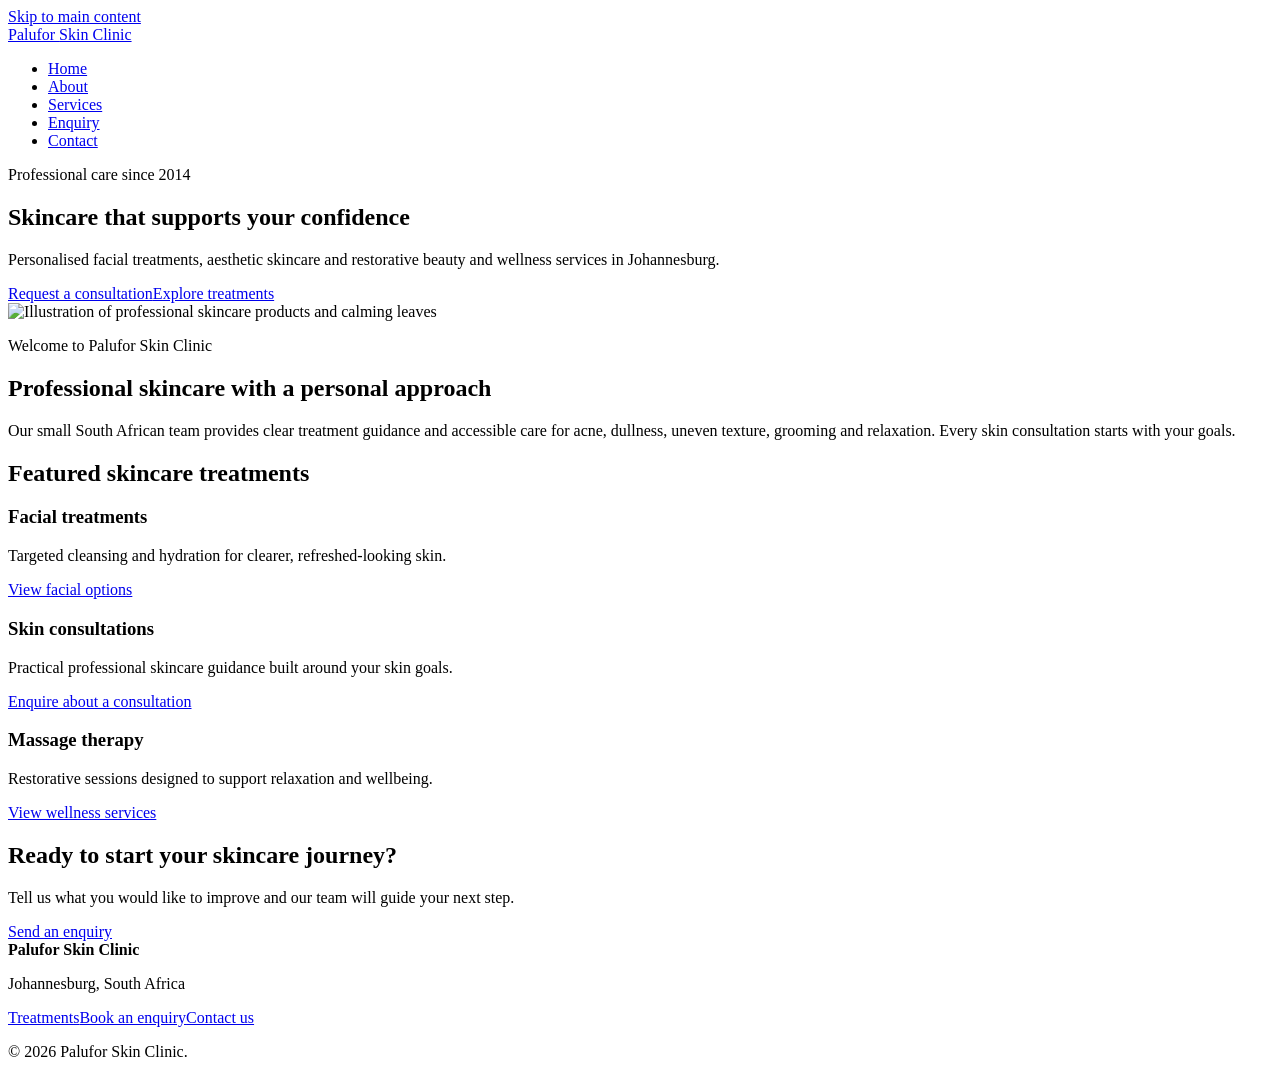
==== part 2/index.html @ 8ffb4900 "Add Part 3 pages and SEO files inside Part 2" ====
<!doctype html>
<html lang="en-ZA">
<head>
  <meta charset="utf-8">
  <meta name="viewport" content="width=device-width, initial-scale=1">
  <meta name="description" content="Palufor Skin Clinic offers professional skincare, facial treatments and beauty and wellness care in Johannesburg.">
  <meta name="keywords" content="skin clinic, skincare treatments, facial treatments, beauty and wellness, Palufor Skin Clinic, Johannesburg">
  <meta name="theme-color" content="#713f52">
  <title>Professional Skincare in Johannesburg | Palufor Skin Clinic</title>
  <link rel="stylesheet" href="css/style.css">
  <script src="js/script.js" defer></script>
</head>
<body>
  <a class="skip-link" href="#main-content">Skip to main content</a>
  <header class="site-header">
    <div class="header-inner">
      <a class="brand" href="index.html" aria-label="Palufor Skin Clinic home">Palufor <span>Skin Clinic</span></a>
      <nav aria-label="Main navigation"><ul>
        <li><a href="index.html" aria-current="page">Home</a></li><li><a href="about.html">About</a></li>
        <li><a href="services.html">Services</a></li><li><a href="enquiry.html">Enquiry</a></li><li><a href="contact.html">Contact</a></li>
      </ul></nav>
    </div>
  </header>
  <main id="main-content">
    <section class="hero">
      <div><p class="eyebrow">Professional care since 2014</p><h1>Skincare that supports your confidence</h1>
        <p>Personalised facial treatments, aesthetic skincare and restorative beauty and wellness services in Johannesburg.</p>
        <div class="button-row"><a class="button" href="enquiry.html">Request a consultation</a><a class="button button-secondary" href="services.html">Explore treatments</a></div>
      </div>
      <img src="images/clinic-care.svg" width="720" height="540" alt="Illustration of professional skincare products and calming leaves" fetchpriority="high">
    </section>
    <section class="section intro"><p class="eyebrow">Welcome to Palufor Skin Clinic</p><h2>Professional skincare with a personal approach</h2>
      <p>Our small South African team provides clear treatment guidance and accessible care for acne, dullness, uneven texture, grooming and relaxation. Every skin consultation starts with your goals.</p>
    </section>
    <section class="section"><h2>Featured skincare treatments</h2><div class="card-grid">
      <article class="card"><h3>Facial treatments</h3><p>Targeted cleansing and hydration for clearer, refreshed-looking skin.</p><a href="services.html#service-browser">View facial options</a></article>
      <article class="card"><h3>Skin consultations</h3><p>Practical professional skincare guidance built around your skin goals.</p><a href="enquiry.html">Enquire about a consultation</a></article>
      <article class="card"><h3>Massage therapy</h3><p>Restorative sessions designed to support relaxation and wellbeing.</p><a href="services.html#service-browser">View wellness services</a></article>
    </div></section>
    <section class="section callout"><div><h2>Ready to start your skincare journey?</h2><p>Tell us what you would like to improve and our team will guide your next step.</p></div><a class="button" href="enquiry.html">Send an enquiry</a></section>
  </main>
  <footer><div class="footer-inner"><div><strong>Palufor Skin Clinic</strong><p>Johannesburg, South Africa</p></div><div><a href="services.html">Treatments</a><a href="enquiry.html">Book an enquiry</a><a href="contact.html">Contact us</a></div><p>&copy; <span data-current-year>2026</span> Palufor Skin Clinic.</p></div></footer>
</body>
</html>
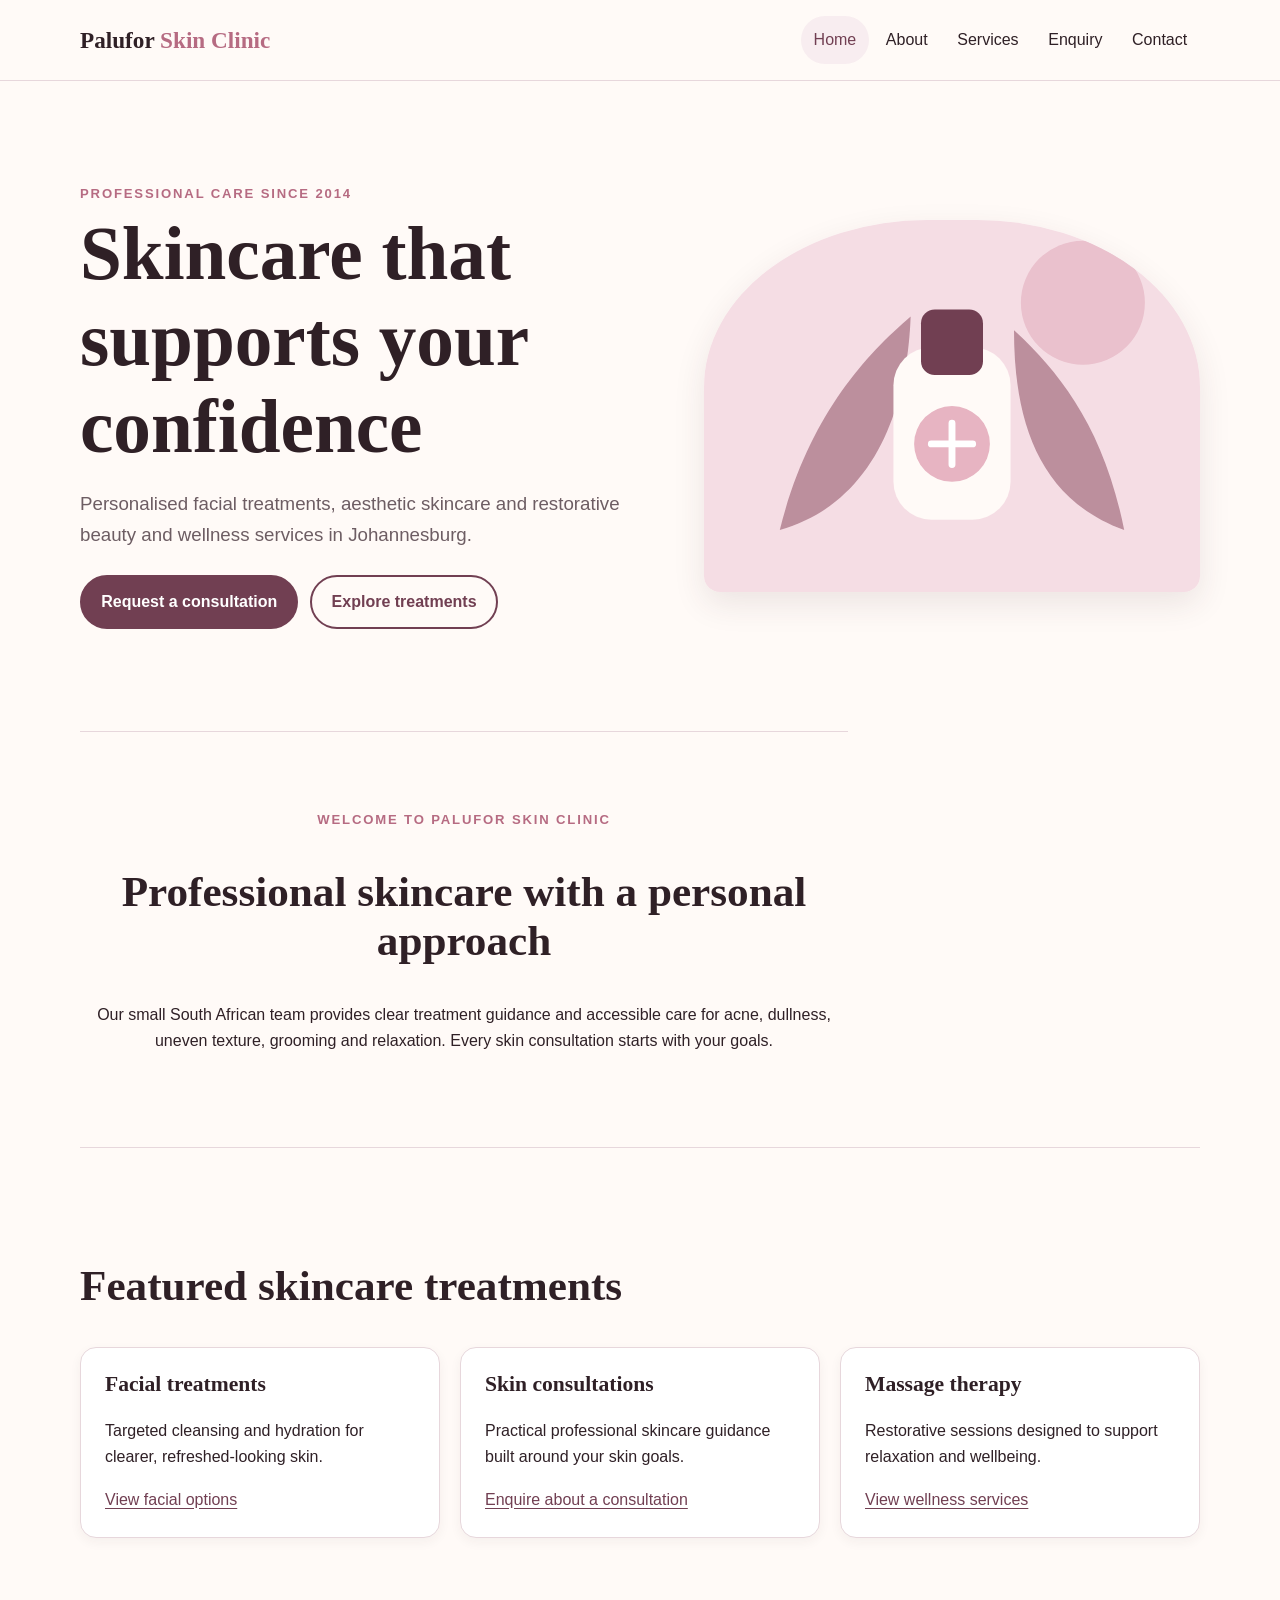
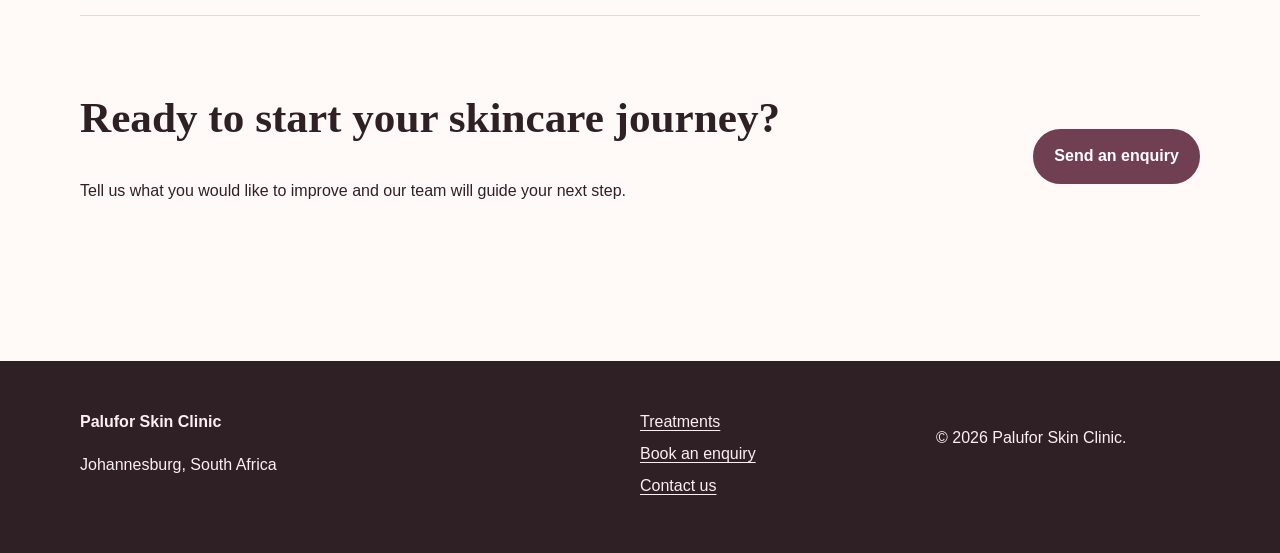
==== commit 30e0478a: "Synchronize main site and Part 2 implementation" ====
--- a/part 2/index.html
+++ b/part 2/index.html
@@ -42,4 +42,3 @@
   <footer><div class="footer-inner"><div><strong>Palufor Skin Clinic</strong><p>Johannesburg, South Africa</p></div><div><a href="services.html">Treatments</a><a href="enquiry.html">Book an enquiry</a><a href="contact.html">Contact us</a></div><p>&copy; <span data-current-year>2026</span> Palufor Skin Clinic.</p></div></footer>
 </body>
 </html>
-
--- a/part 2/css/style.css
+++ b/part 2/css/style.css
@@ -0,0 +1,47 @@
+:root {
+  --ink: #2f2026; --muted: #6d5d63; --plum: #713f52; --rose: #b66b82;
+  --blush: #f8edf0; --cream: #fffaf7; --white: #fff; --line: #e7d7dc;
+  --shadow: 0 0.75rem 2rem rgba(64, 35, 46, 0.1); --radius: 1rem;
+}
+* { box-sizing: border-box; }
+html { scroll-behavior: smooth; }
+body { margin: 0; color: var(--ink); background: var(--cream); font: 1rem/1.65 Arial, Helvetica, sans-serif; }
+img { display: block; max-width: 100%; height: auto; }
+a { color: var(--plum); text-underline-offset: 0.2em; }
+a:hover { color: var(--rose); }
+button, input, select, textarea { font: inherit; }
+button, .button { transition: transform 180ms ease, box-shadow 180ms ease, background 180ms ease; }
+:focus-visible { outline: 3px solid #1d6e8c; outline-offset: 3px; }
+.skip-link { position: fixed; z-index: 10000; top: 0.5rem; left: 0.5rem; padding: 0.6rem 1rem; background: var(--white); transform: translateY(-150%); }
+.skip-link:focus { transform: translateY(0); }
+.site-header { position: sticky; z-index: 1000; top: 0; background: rgba(255,250,247,.96); border-bottom: 1px solid var(--line); backdrop-filter: blur(8px); }
+.header-inner, main, .footer-inner { width: min(1120px, calc(100% - 2rem)); margin-inline: auto; }
+.header-inner { min-height: 5rem; display: flex; align-items: center; justify-content: space-between; gap: 2rem; }
+.brand { color: var(--ink); font: 700 1.45rem Georgia, serif; text-decoration: none; white-space: nowrap; }.brand span { color: var(--rose); }
+nav ul { display: flex; flex-wrap: wrap; gap: .25rem; margin: 0; padding: 0; list-style: none; }
+nav a { display: block; padding: .65rem .8rem; color: var(--ink); text-decoration: none; border-radius: 2rem; }
+nav a:hover, nav a[aria-current="page"] { color: var(--plum); background: var(--blush); }
+main { padding-bottom: 4rem; }
+h1, h2, h3 { font-family: Georgia, 'Times New Roman', serif; line-height: 1.15; } h1 { margin: .35rem 0 1rem; font-size: clamp(2.4rem, 6vw, 4.7rem); } h2 { font-size: clamp(1.8rem, 4vw, 2.7rem); } h3 { font-size: 1.35rem; }
+.eyebrow { margin: 0; color: var(--rose); font-size: .82rem; font-weight: 700; letter-spacing: .14em; text-transform: uppercase; }
+.hero { min-height: 72vh; display: grid; grid-template-columns: 1.05fr .95fr; align-items: center; gap: clamp(2rem, 6vw, 5rem); padding: clamp(3rem, 8vw, 7rem) 0; }
+.hero > div > p:not(.eyebrow), .page-hero > p:not(.eyebrow) { max-width: 45rem; color: var(--muted); font-size: 1.17rem; }.hero img, .split img { border-radius: 45% 45% 1rem 1rem; box-shadow: var(--shadow); }
+.page-hero { max-width: 56rem; padding: clamp(4rem, 10vw, 7rem) 0 3rem; }
+.section { padding: clamp(2.5rem, 6vw, 5rem) 0; border-top: 1px solid var(--line); }.intro { max-width: 48rem; text-align: center; }.intro p { margin-inline: auto; }
+.button-row { display: flex; flex-wrap: wrap; gap: .75rem; margin-top: 1.5rem; }
+.button { display: inline-block; width: fit-content; border: 2px solid var(--plum); border-radius: 2rem; padding: .75rem 1.2rem; color: var(--white); background: var(--plum); font-weight: 700; text-decoration: none; cursor: pointer; }
+.button:hover { color: var(--white); background: #572e3d; box-shadow: 0 .5rem 1rem rgba(64,35,46,.2); transform: translateY(-2px); }.button-secondary { color: var(--plum); background: transparent; }.button-secondary:hover { background: var(--blush); color: var(--plum); }
+.card-grid { display: grid; grid-template-columns: repeat(3, minmax(0, 1fr)); gap: 1.25rem; }.card { padding: 1.5rem; background: var(--white); border: 1px solid var(--line); border-radius: var(--radius); box-shadow: 0 .25rem .75rem rgba(64,35,46,.05); }.card h3 { margin-top: 0; }.service-card { display: flex; flex-direction: column; }.service-card .price { margin-top: auto; color: var(--plum); font-size: 1.15rem; font-weight: 700; }.service-meta { color: var(--muted); font-size: .9rem; }
+.callout { display: flex; align-items: center; justify-content: space-between; gap: 2rem; }.callout h2 { margin-top: 0; }.split, .contact-details { display: grid; grid-template-columns: 1fr 1fr; align-items: center; gap: clamp(2rem, 6vw, 5rem); }
+.service-tools { display: grid; grid-template-columns: 2fr 1fr 1fr; gap: 1rem; margin-bottom: 1rem; }.service-tools label, .field label { display: block; margin-bottom: .3rem; font-weight: 700; }
+input, select, textarea { width: 100%; padding: .75rem; color: var(--ink); background: var(--white); border: 1px solid #a88f98; border-radius: .5rem; } textarea { resize: vertical; }.results-count { color: var(--muted); }
+.accordion { border-top: 1px solid var(--line); }.accordion-item { border-bottom: 1px solid var(--line); }.accordion h3 { margin: 0; }.accordion button { display: flex; width: 100%; justify-content: space-between; padding: 1.2rem 0; border: 0; color: var(--ink); background: transparent; font: inherit; font-weight: 700; text-align: left; cursor: pointer; }.accordion-panel { padding: 0 0 1.2rem; }
+.gallery { display: grid; grid-template-columns: repeat(3, 1fr); gap: 1rem; }.gallery button { padding: 0; overflow: hidden; background: var(--white); border: 0; border-radius: var(--radius); cursor: zoom-in; }.gallery img { aspect-ratio: 4/3; object-fit: cover; transition: transform 250ms ease; }.gallery button:hover img { transform: scale(1.04); }
+.modal, .lightbox { position: fixed; z-index: 5000; inset: 0; display: grid; place-items: center; padding: 1rem; background: rgba(32,20,25,.8); }.modal[hidden], .lightbox[hidden] { display: none; }.modal-content { position: relative; width: min(34rem, 100%); padding: 2rem; background: var(--cream); border-radius: var(--radius); box-shadow: var(--shadow); }.icon-button { border: 0; color: var(--ink); background: var(--white); font-size: 2rem; line-height: 1; cursor: pointer; }.modal-content > .icon-button { position: absolute; top: 1rem; right: 1rem; }.lightbox .icon-button { position: fixed; top: 1rem; right: 1rem; border-radius: 50%; width: 3rem; height: 3rem; }.lightbox img { max-height: 85vh; border-radius: .5rem; }
+.form-section { display: grid; grid-template-columns: minmax(0, 2fr) minmax(16rem, 1fr); align-items: start; gap: clamp(2rem, 6vw, 5rem); }.form-grid { display: grid; grid-template-columns: 1fr 1fr; gap: 1rem; }.field { margin-bottom: 1rem; }.field-hint { display: block; color: var(--muted); font-size: .82rem; }.error { display: block; min-height: 1.35em; color: #a31e35; font-size: .85rem; }.field [aria-invalid="true"] { border-color: #a31e35; box-shadow: 0 0 0 2px rgba(163,30,53,.12); }.form-aside { padding: 1.5rem; background: var(--blush); border-radius: var(--radius); }.form-response { margin-top: 1rem; padding: 1rem; background: #e7f4ea; border-left: 4px solid #377946; border-radius: .25rem; }.form-response a { font-weight: 700; }
+#clinic-map { width: 100%; height: 25rem; background: var(--blush); border: 1px solid var(--line); border-radius: var(--radius); z-index: 1; } address { font-style: normal; }
+footer { padding: 3rem 0; color: #fceff3; background: var(--ink); }.footer-inner { display: grid; grid-template-columns: 2fr 1fr 1fr; gap: 2rem; }.footer-inner a { display: block; color: #fceff3; margin-bottom: .35rem; }
+.reveal { opacity: 0; transform: translateY(1rem); }.reveal.visible { opacity: 1; transform: none; transition: opacity 500ms ease, transform 500ms ease; }
+@media (max-width: 760px) { .header-inner { align-items: flex-start; flex-direction: column; gap: .5rem; padding: .8rem 0; }.site-header { position: static; } nav ul { gap: 0; } nav a { padding: .45rem .55rem; }.hero, .split, .contact-details, .form-section { grid-template-columns: 1fr; }.hero { min-height: auto; }.card-grid { grid-template-columns: 1fr 1fr; }.service-tools { grid-template-columns: 1fr; }.footer-inner { grid-template-columns: 1fr; }.form-aside { order: -1; } }
+@media (max-width: 480px) { .card-grid, .gallery, .form-grid { grid-template-columns: 1fr; }.callout { align-items: flex-start; flex-direction: column; } h1 { font-size: 2.45rem; } }
+@media (prefers-reduced-motion: reduce) { html { scroll-behavior: auto; } *, *::before, *::after { scroll-behavior: auto !important; transition: none !important; animation: none !important; }.reveal { opacity: 1; transform: none; } }
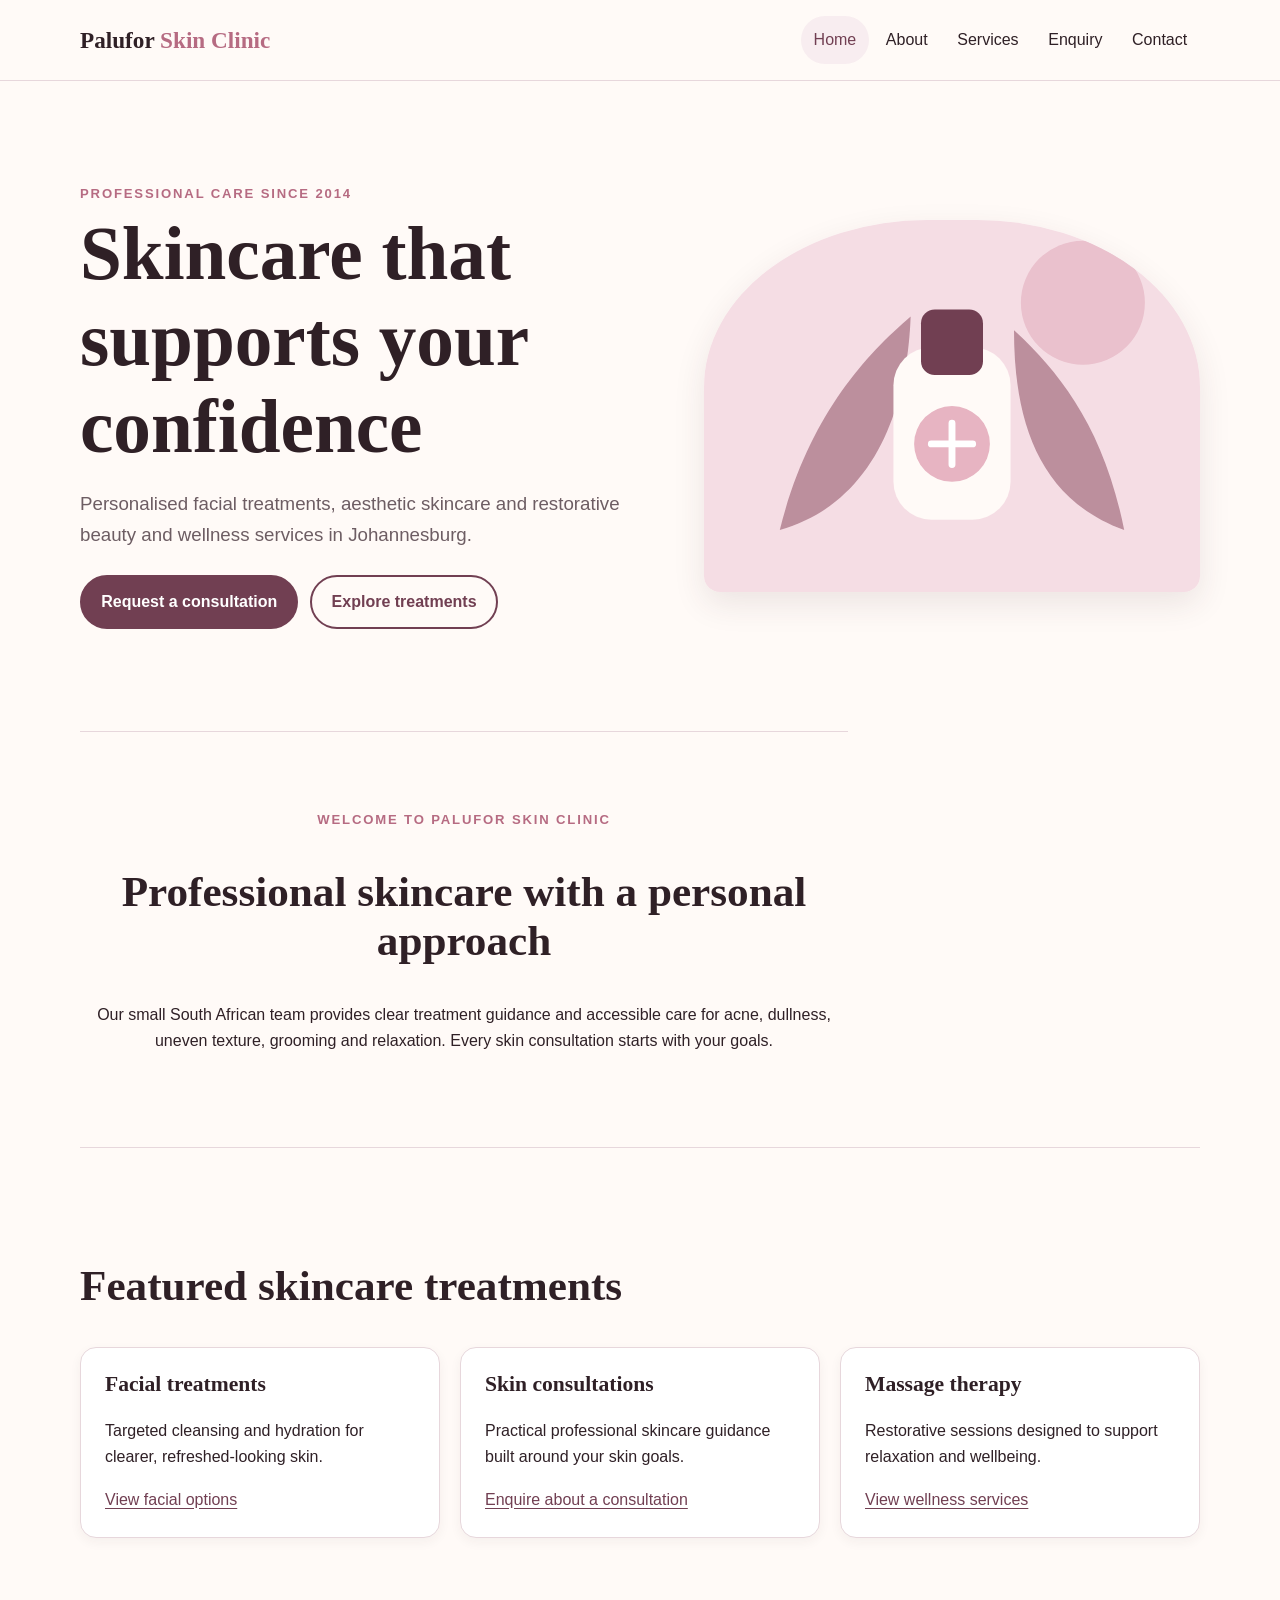
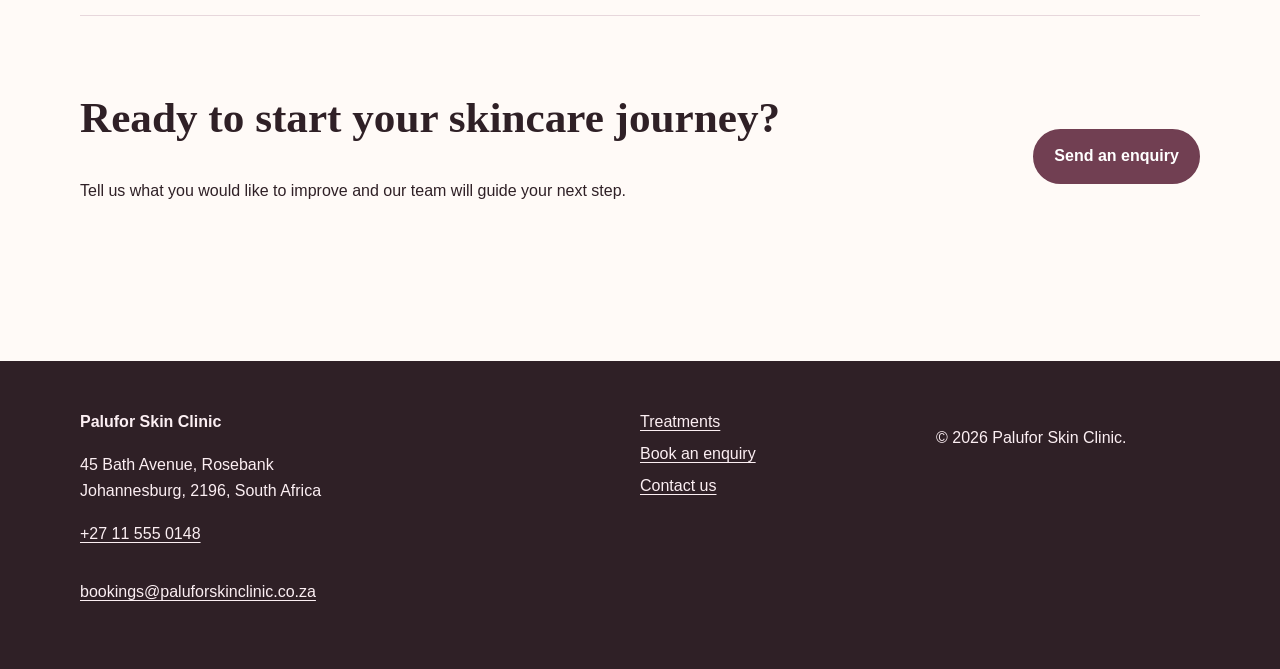
==== commit fb3adfb6: "Standardize South African clinic contact details" ====
--- a/part 2/index.html
+++ b/part 2/index.html
@@ -39,6 +39,6 @@
     </div></section>
     <section class="section callout"><div><h2>Ready to start your skincare journey?</h2><p>Tell us what you would like to improve and our team will guide your next step.</p></div><a class="button" href="enquiry.html">Send an enquiry</a></section>
   </main>
-  <footer><div class="footer-inner"><div><strong>Palufor Skin Clinic</strong><p>Johannesburg, South Africa</p></div><div><a href="services.html">Treatments</a><a href="enquiry.html">Book an enquiry</a><a href="contact.html">Contact us</a></div><p>&copy; <span data-current-year>2026</span> Palufor Skin Clinic.</p></div></footer>
+  <footer><div class="footer-inner"><div><strong>Palufor Skin Clinic</strong><p>45 Bath Avenue, Rosebank<br>Johannesburg, 2196, South Africa</p><p><a href="tel:+27115550148">+27 11 555 0148</a><br><a href="mailto:bookings@paluforskinclinic.co.za">bookings@paluforskinclinic.co.za</a></p></div><div><a href="services.html">Treatments</a><a href="enquiry.html">Book an enquiry</a><a href="contact.html">Contact us</a></div><p>&copy; <span data-current-year>2026</span> Palufor Skin Clinic.</p></div></footer>
 </body>
 </html>
--- a/part 2/css/style.css
+++ b/part 2/css/style.css
@@ -39,7 +39,7 @@
 .gallery { display: grid; grid-template-columns: repeat(3, 1fr); gap: 1rem; }.gallery button { padding: 0; overflow: hidden; background: var(--white); border: 0; border-radius: var(--radius); cursor: zoom-in; }.gallery img { aspect-ratio: 4/3; object-fit: cover; transition: transform 250ms ease; }.gallery button:hover img { transform: scale(1.04); }
 .modal, .lightbox { position: fixed; z-index: 5000; inset: 0; display: grid; place-items: center; padding: 1rem; background: rgba(32,20,25,.8); }.modal[hidden], .lightbox[hidden] { display: none; }.modal-content { position: relative; width: min(34rem, 100%); padding: 2rem; background: var(--cream); border-radius: var(--radius); box-shadow: var(--shadow); }.icon-button { border: 0; color: var(--ink); background: var(--white); font-size: 2rem; line-height: 1; cursor: pointer; }.modal-content > .icon-button { position: absolute; top: 1rem; right: 1rem; }.lightbox .icon-button { position: fixed; top: 1rem; right: 1rem; border-radius: 50%; width: 3rem; height: 3rem; }.lightbox img { max-height: 85vh; border-radius: .5rem; }
 .form-section { display: grid; grid-template-columns: minmax(0, 2fr) minmax(16rem, 1fr); align-items: start; gap: clamp(2rem, 6vw, 5rem); }.form-grid { display: grid; grid-template-columns: 1fr 1fr; gap: 1rem; }.field { margin-bottom: 1rem; }.field-hint { display: block; color: var(--muted); font-size: .82rem; }.error { display: block; min-height: 1.35em; color: #a31e35; font-size: .85rem; }.field [aria-invalid="true"] { border-color: #a31e35; box-shadow: 0 0 0 2px rgba(163,30,53,.12); }.form-aside { padding: 1.5rem; background: var(--blush); border-radius: var(--radius); }.form-response { margin-top: 1rem; padding: 1rem; background: #e7f4ea; border-left: 4px solid #377946; border-radius: .25rem; }.form-response a { font-weight: 700; }
-#clinic-map { width: 100%; height: 25rem; background: var(--blush); border: 1px solid var(--line); border-radius: var(--radius); z-index: 1; } address { font-style: normal; }
+.map-frame { width: 100%; height: 25rem; overflow: hidden; background: var(--blush); border: 1px solid var(--line); border-radius: var(--radius); }.map-frame iframe { display: block; width: 100%; height: 100%; } address { font-style: normal; }
 footer { padding: 3rem 0; color: #fceff3; background: var(--ink); }.footer-inner { display: grid; grid-template-columns: 2fr 1fr 1fr; gap: 2rem; }.footer-inner a { display: block; color: #fceff3; margin-bottom: .35rem; }
 .reveal { opacity: 0; transform: translateY(1rem); }.reveal.visible { opacity: 1; transform: none; transition: opacity 500ms ease, transform 500ms ease; }
 @media (max-width: 760px) { .header-inner { align-items: flex-start; flex-direction: column; gap: .5rem; padding: .8rem 0; }.site-header { position: static; } nav ul { gap: 0; } nav a { padding: .45rem .55rem; }.hero, .split, .contact-details, .form-section { grid-template-columns: 1fr; }.hero { min-height: auto; }.card-grid { grid-template-columns: 1fr 1fr; }.service-tools { grid-template-columns: 1fr; }.footer-inner { grid-template-columns: 1fr; }.form-aside { order: -1; } }
